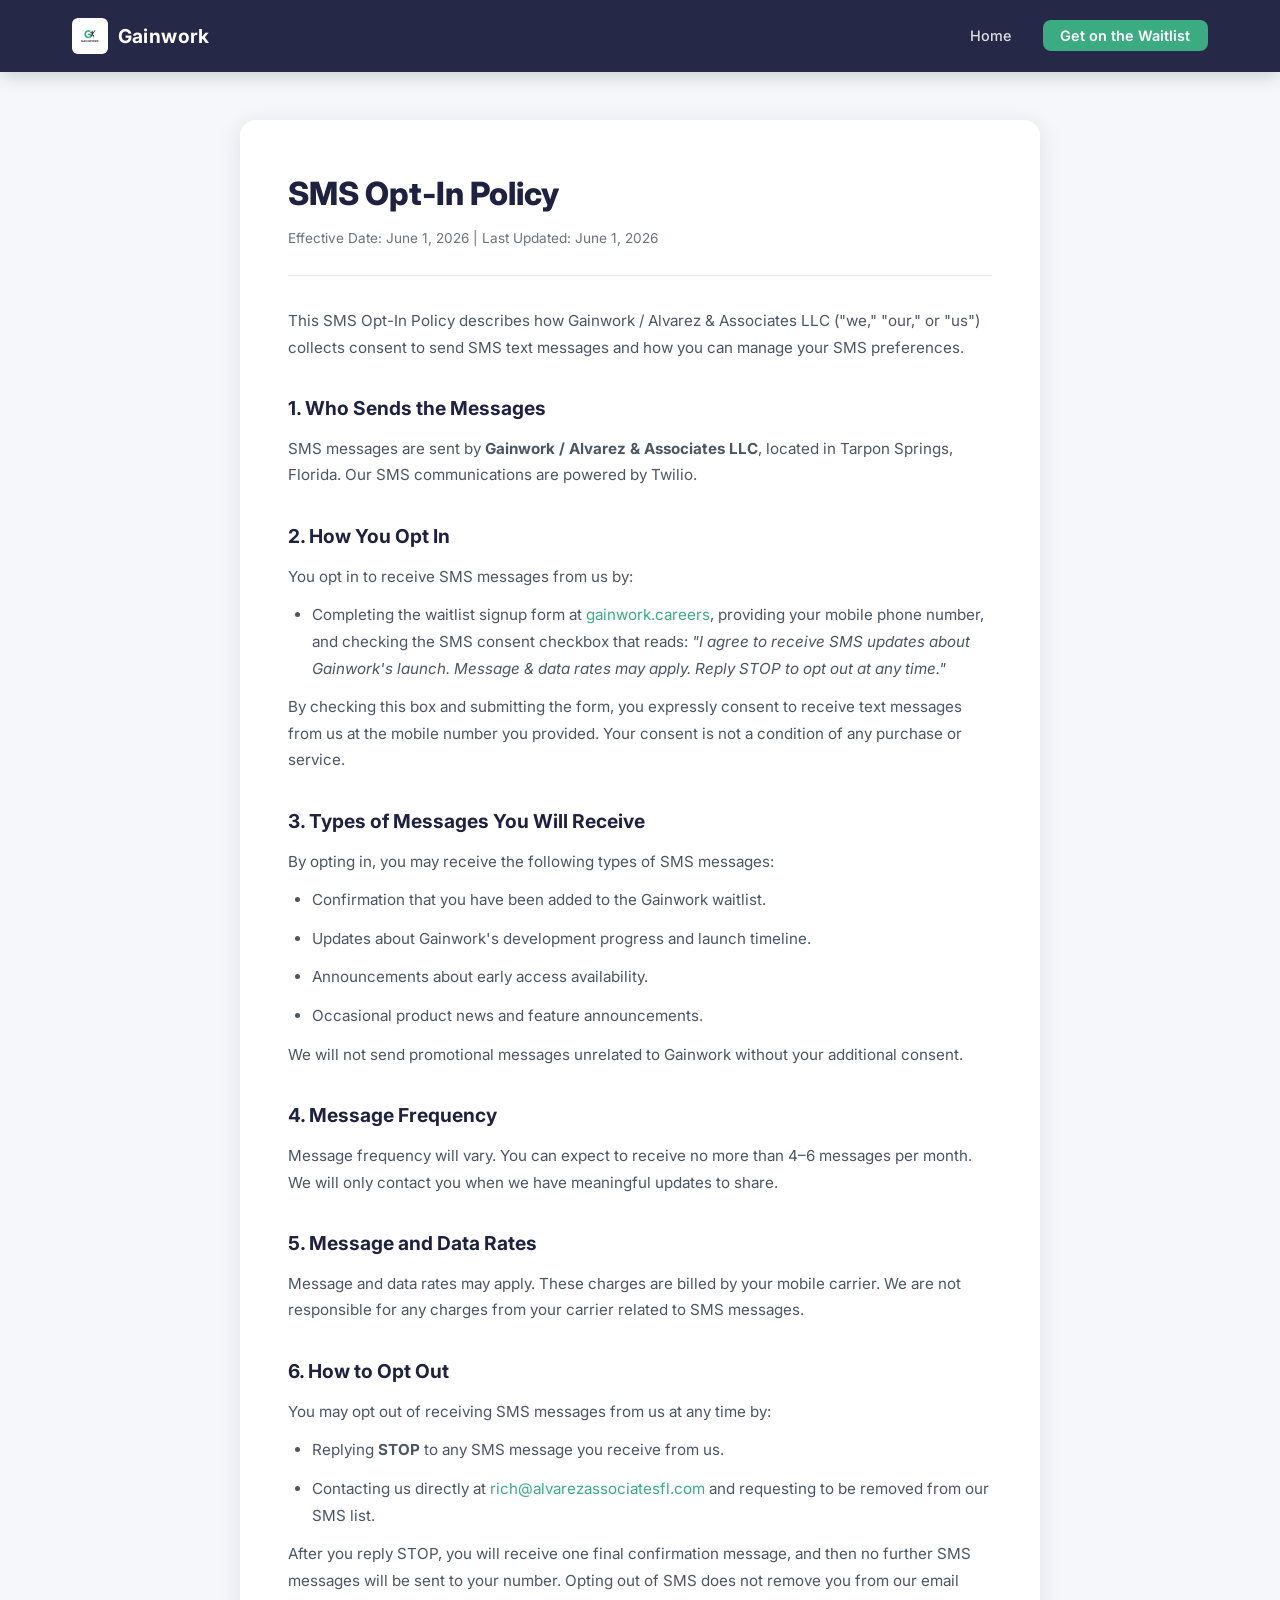
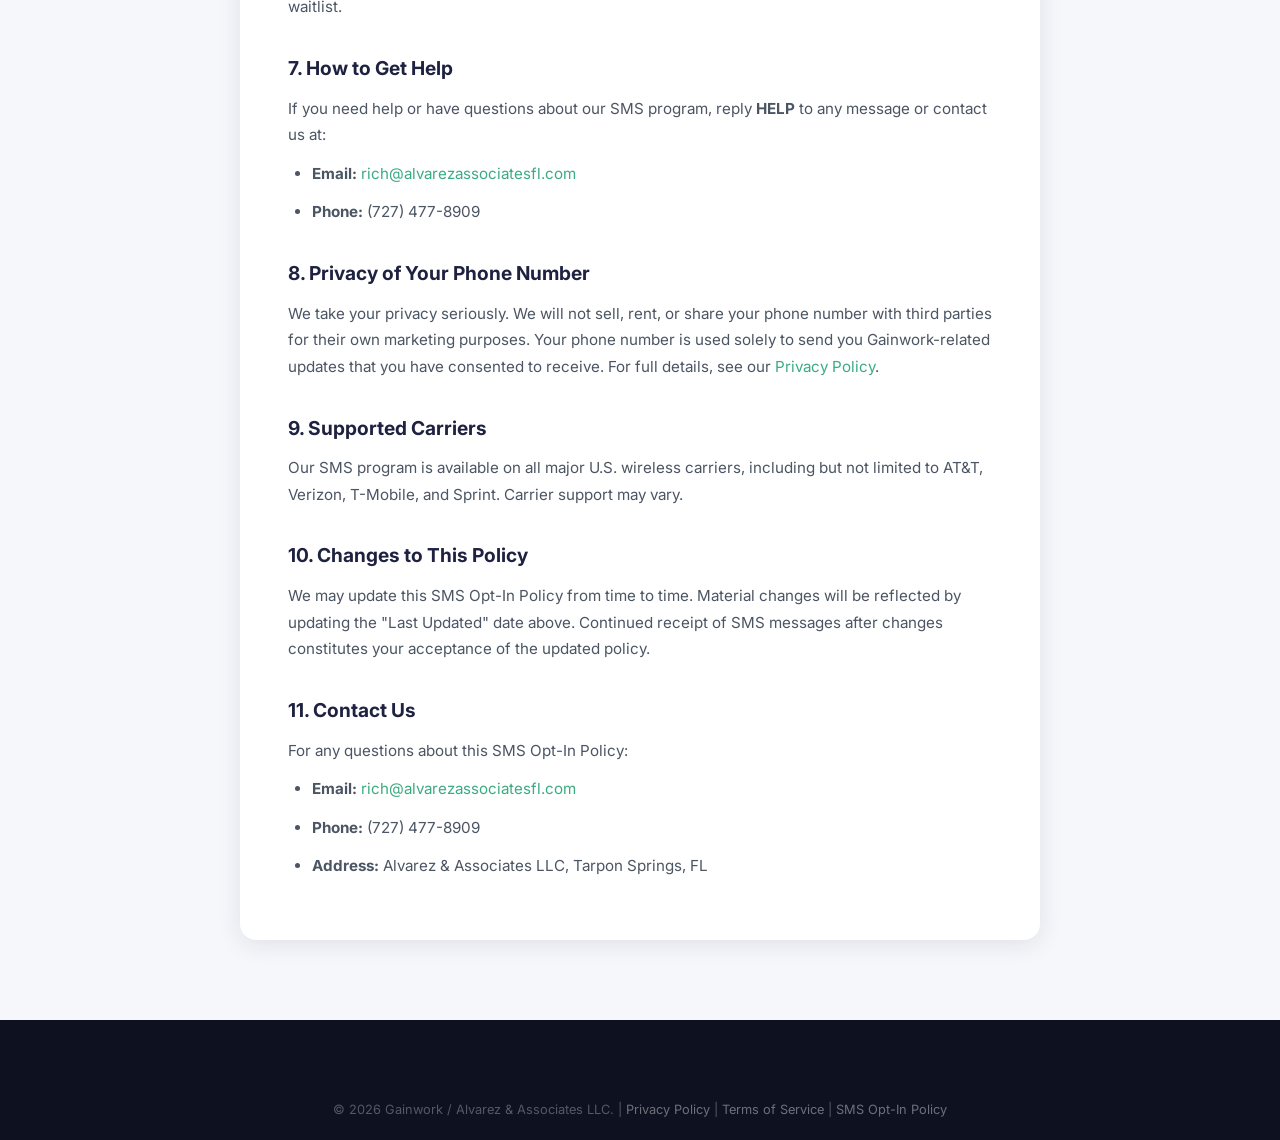
==== opt-in.html @ 353e2be9 "Initial Gainwork website — landing page, waitlist form, privacy, terms, SMS opt-in" ====
<!DOCTYPE html>
<html lang="en">
<head>
  <meta charset="UTF-8" />
  <meta name="viewport" content="width=device-width, initial-scale=1.0" />
  <title>SMS Opt-In Policy — Gainwork</title>
  <link rel="preconnect" href="https://fonts.googleapis.com" />
  <link rel="preconnect" href="https://fonts.gstatic.com" crossorigin />
  <link href="https://fonts.googleapis.com/css2?family=Inter:wght@300;400;500;600;700;800&display=swap" rel="stylesheet" />
  <link rel="stylesheet" href="styles.css?v=1" />
</head>
<body>

  <nav class="navbar scrolled" id="navbar">
    <div class="nav-container">
      <a href="index.html" class="nav-logo">
        <img src="GainworkLogo.png" alt="Gainwork" class="logo-img" />
        <span class="logo-name">Gainwork</span>
      </a>
      <ul class="nav-links">
        <li><a href="index.html">Home</a></li>
        <li><a href="index.html#waitlist" class="nav-cta">Get on the Waitlist</a></li>
      </ul>
    </div>
  </nav>

  <div class="legal-page">
    <div class="legal-content">
      <h1>SMS Opt-In Policy</h1>
      <p class="legal-date">Effective Date: June 1, 2026 | Last Updated: June 1, 2026</p>

      <p>This SMS Opt-In Policy describes how Gainwork / Alvarez &amp; Associates LLC ("we," "our," or "us") collects consent to send SMS text messages and how you can manage your SMS preferences.</p>

      <h2>1. Who Sends the Messages</h2>
      <p>SMS messages are sent by <strong>Gainwork / Alvarez &amp; Associates LLC</strong>, located in Tarpon Springs, Florida. Our SMS communications are powered by Twilio.</p>

      <h2>2. How You Opt In</h2>
      <p>You opt in to receive SMS messages from us by:</p>
      <ul>
        <li>Completing the waitlist signup form at <a href="https://gainwork.careers">gainwork.careers</a>, providing your mobile phone number, and checking the SMS consent checkbox that reads: <em>"I agree to receive SMS updates about Gainwork's launch. Message &amp; data rates may apply. Reply STOP to opt out at any time."</em></li>
      </ul>
      <p>By checking this box and submitting the form, you expressly consent to receive text messages from us at the mobile number you provided. Your consent is not a condition of any purchase or service.</p>

      <h2>3. Types of Messages You Will Receive</h2>
      <p>By opting in, you may receive the following types of SMS messages:</p>
      <ul>
        <li>Confirmation that you have been added to the Gainwork waitlist.</li>
        <li>Updates about Gainwork's development progress and launch timeline.</li>
        <li>Announcements about early access availability.</li>
        <li>Occasional product news and feature announcements.</li>
      </ul>
      <p>We will not send promotional messages unrelated to Gainwork without your additional consent.</p>

      <h2>4. Message Frequency</h2>
      <p>Message frequency will vary. You can expect to receive no more than 4–6 messages per month. We will only contact you when we have meaningful updates to share.</p>

      <h2>5. Message and Data Rates</h2>
      <p>Message and data rates may apply. These charges are billed by your mobile carrier. We are not responsible for any charges from your carrier related to SMS messages.</p>

      <h2>6. How to Opt Out</h2>
      <p>You may opt out of receiving SMS messages from us at any time by:</p>
      <ul>
        <li>Replying <strong>STOP</strong> to any SMS message you receive from us.</li>
        <li>Contacting us directly at <a href="mailto:rich@alvarezassociatesfl.com">rich@alvarezassociatesfl.com</a> and requesting to be removed from our SMS list.</li>
      </ul>
      <p>After you reply STOP, you will receive one final confirmation message, and then no further SMS messages will be sent to your number. Opting out of SMS does not remove you from our email waitlist.</p>

      <h2>7. How to Get Help</h2>
      <p>If you need help or have questions about our SMS program, reply <strong>HELP</strong> to any message or contact us at:</p>
      <ul>
        <li><strong>Email:</strong> <a href="mailto:rich@alvarezassociatesfl.com">rich@alvarezassociatesfl.com</a></li>
        <li><strong>Phone:</strong> (727) 477-8909</li>
      </ul>

      <h2>8. Privacy of Your Phone Number</h2>
      <p>We take your privacy seriously. We will not sell, rent, or share your phone number with third parties for their own marketing purposes. Your phone number is used solely to send you Gainwork-related updates that you have consented to receive. For full details, see our <a href="privacy.html">Privacy Policy</a>.</p>

      <h2>9. Supported Carriers</h2>
      <p>Our SMS program is available on all major U.S. wireless carriers, including but not limited to AT&amp;T, Verizon, T-Mobile, and Sprint. Carrier support may vary.</p>

      <h2>10. Changes to This Policy</h2>
      <p>We may update this SMS Opt-In Policy from time to time. Material changes will be reflected by updating the "Last Updated" date above. Continued receipt of SMS messages after changes constitutes your acceptance of the updated policy.</p>

      <h2>11. Contact Us</h2>
      <p>For any questions about this SMS Opt-In Policy:</p>
      <ul>
        <li><strong>Email:</strong> <a href="mailto:rich@alvarezassociatesfl.com">rich@alvarezassociatesfl.com</a></li>
        <li><strong>Phone:</strong> (727) 477-8909</li>
        <li><strong>Address:</strong> Alvarez &amp; Associates LLC, Tarpon Springs, FL</li>
      </ul>
    </div>
  </div>

  <footer class="footer">
    <div class="footer-bottom">
      <p>© 2026 Gainwork / Alvarez &amp; Associates LLC. | <a href="privacy.html">Privacy Policy</a> | <a href="terms.html">Terms of Service</a> | <a href="opt-in.html">SMS Opt-In Policy</a></p>
    </div>
  </footer>

</body>
</html>
---- styles.css ----
/* ============================================================
   GAINWORK — styles.css
   Colors: #3BAB82 (green), #1E2240 (navy), #FFFFFF, #F5F7FA
   ============================================================ */

:root {
  --green: #3BAB82;
  --green-light: #52C99D;
  --green-dark: #2A8A67;
  --navy: #1E2240;
  --navy-light: #2A3060;
  --white: #FFFFFF;
  --off-white: #F5F7FA;
  --gray: #6B7280;
  --gray-light: #E5E7EB;
  --text: #111827;
  --text-mid: #4B5563;
  --border: rgba(59,171,130,0.2);
  --radius: 8px;
  --radius-lg: 16px;
  --font: 'Inter', -apple-system, BlinkMacSystemFont, sans-serif;
  --shadow: 0 4px 24px rgba(30,34,64,0.10);
  --shadow-lg: 0 8px 40px rgba(30,34,64,0.15);
}

*, *::before, *::after { box-sizing: border-box; margin: 0; padding: 0; }
html { scroll-behavior: smooth; }
body { font-family: var(--font); color: var(--text); background: var(--white); line-height: 1.6; }
img { max-width: 100%; display: block; }
a { color: inherit; text-decoration: none; }

/* ---- NAVBAR ---- */
.navbar {
  position: fixed;
  top: 0; left: 0; right: 0;
  z-index: 1000;
  height: 72px;
  background: transparent;
  transition: background 0.3s, box-shadow 0.3s;
}
.navbar.scrolled {
  background: rgba(30,34,64,0.97);
  backdrop-filter: blur(12px);
  box-shadow: 0 2px 20px rgba(0,0,0,0.2);
}
.nav-container {
  max-width: 1200px;
  height: 100%;
  margin: 0 auto;
  padding: 0 2rem;
  display: flex;
  align-items: center;
  justify-content: space-between;
}
.nav-logo {
  display: flex;
  align-items: center;
  gap: 0.6rem;
  text-decoration: none;
}
.logo-img {
  height: 36px;
  width: auto;
  object-fit: contain;
  background: white;
  border-radius: 6px;
  padding: 2px;
}
.logo-name {
  font-size: 1.2rem;
  font-weight: 700;
  color: var(--white);
  letter-spacing: 0.02em;
}
.nav-links {
  display: flex;
  align-items: center;
  gap: 2rem;
  list-style: none;
}
.nav-links a {
  font-size: 0.9rem;
  font-weight: 500;
  color: rgba(255,255,255,0.85);
  transition: color 0.2s;
}
.nav-links a:hover { color: var(--green-light); }
.nav-cta {
  background: var(--green) !important;
  color: var(--white) !important;
  padding: 0.45rem 1.1rem !important;
  border-radius: var(--radius);
  font-weight: 600 !important;
  transition: background 0.2s, transform 0.2s !important;
}
.nav-cta:hover { background: var(--green-light) !important; transform: translateY(-1px); }
.nav-toggle {
  display: none;
  flex-direction: column;
  gap: 5px;
  background: none;
  border: none;
  cursor: pointer;
  padding: 4px;
}
.nav-toggle span {
  display: block;
  width: 24px;
  height: 2px;
  background: var(--white);
  border-radius: 2px;
  transition: all 0.3s;
}

/* ---- HERO ---- */
.hero {
  position: relative;
  min-height: 100vh;
  display: flex;
  align-items: center;
  justify-content: center;
  background: linear-gradient(135deg, var(--navy) 0%, #0F1529 60%, #162040 100%);
  overflow: hidden;
  padding: 120px 2rem 80px;
}
.hero-bg {
  position: absolute;
  inset: 0;
  background:
    radial-gradient(ellipse 60% 50% at 70% 40%, rgba(59,171,130,0.15) 0%, transparent 70%),
    radial-gradient(ellipse 40% 60% at 20% 70%, rgba(59,171,130,0.08) 0%, transparent 70%);
  pointer-events: none;
}
.hero-content {
  position: relative;
  max-width: 780px;
  text-align: center;
  color: var(--white);
}
.hero-badge {
  display: inline-block;
  background: rgba(59,171,130,0.15);
  border: 1px solid rgba(59,171,130,0.4);
  color: var(--green-light);
  font-size: 0.82rem;
  font-weight: 600;
  letter-spacing: 0.05em;
  padding: 0.4rem 1rem;
  border-radius: 100px;
  margin-bottom: 1.5rem;
}
.hero h1 {
  font-size: clamp(2.2rem, 5vw, 3.6rem);
  font-weight: 800;
  line-height: 1.15;
  margin-bottom: 1.2rem;
  color: var(--white);
}
.hero h1 .accent { color: var(--green-light); }
.hero-sub {
  font-size: 1.1rem;
  color: rgba(255,255,255,0.75);
  max-width: 620px;
  margin: 0 auto 2.5rem;
  line-height: 1.7;
}
.hero-actions {
  display: flex;
  gap: 1rem;
  justify-content: center;
  flex-wrap: wrap;
  margin-bottom: 3.5rem;
}
.btn-primary {
  background: var(--green);
  color: var(--white);
  padding: 0.85rem 2rem;
  border-radius: var(--radius);
  font-weight: 700;
  font-size: 1rem;
  transition: background 0.2s, transform 0.2s;
  display: inline-block;
}
.btn-primary:hover { background: var(--green-light); transform: translateY(-2px); }
.btn-secondary {
  background: rgba(255,255,255,0.1);
  color: var(--white);
  padding: 0.85rem 2rem;
  border-radius: var(--radius);
  font-weight: 600;
  font-size: 1rem;
  border: 1px solid rgba(255,255,255,0.25);
  transition: background 0.2s;
  display: inline-block;
}
.btn-secondary:hover { background: rgba(255,255,255,0.18); }
.hero-stats {
  display: flex;
  align-items: center;
  justify-content: center;
  gap: 2.5rem;
  flex-wrap: wrap;
}
.stat { text-align: center; }
.stat-num {
  display: block;
  font-size: 2rem;
  font-weight: 800;
  color: var(--green-light);
  line-height: 1;
}
.stat-label {
  display: block;
  font-size: 0.78rem;
  color: rgba(255,255,255,0.6);
  margin-top: 0.3rem;
  text-transform: uppercase;
  letter-spacing: 0.05em;
}
.stat-divider {
  width: 1px;
  height: 40px;
  background: rgba(255,255,255,0.15);
}

/* ---- SHARED ---- */
.container { max-width: 1200px; margin: 0 auto; padding: 0 2rem; }
.section-label {
  font-size: 0.75rem;
  font-weight: 700;
  letter-spacing: 0.12em;
  text-transform: uppercase;
  color: var(--green);
  margin-bottom: 0.75rem;
}
section h2 {
  font-size: clamp(1.8rem, 3vw, 2.6rem);
  font-weight: 800;
  color: var(--navy);
  line-height: 1.2;
  margin-bottom: 1rem;
}
.section-sub {
  font-size: 1.05rem;
  color: var(--text-mid);
  max-width: 640px;
  line-height: 1.7;
  margin-bottom: 3rem;
}

/* ---- HOW IT WORKS ---- */
.how-it-works {
  padding: 100px 0;
  background: var(--off-white);
}
.how-it-works .container { text-align: center; }
.portals-grid {
  display: grid;
  grid-template-columns: repeat(3, 1fr);
  gap: 1.5rem;
  margin-top: 1rem;
}
.portal-card {
  background: var(--white);
  border: 1px solid var(--gray-light);
  border-radius: var(--radius-lg);
  padding: 2rem;
  text-align: left;
  transition: box-shadow 0.2s, transform 0.2s;
}
.portal-card:hover { box-shadow: var(--shadow-lg); transform: translateY(-4px); }
.portal-card--center {
  background: var(--navy);
  border-color: var(--navy);
  color: var(--white);
}
.portal-card--center h3 { color: var(--white); }
.portal-card--center p { color: rgba(255,255,255,0.75); }
.portal-card--center .portal-features li { color: rgba(255,255,255,0.8); }
.portal-card--center .portal-features li::before { color: var(--green-light); }
.portal-icon {
  font-size: 2.2rem;
  margin-bottom: 1rem;
}
.portal-card h3 {
  font-size: 1.2rem;
  font-weight: 700;
  color: var(--navy);
  margin-bottom: 0.75rem;
}
.portal-card p {
  font-size: 0.92rem;
  color: var(--text-mid);
  line-height: 1.6;
  margin-bottom: 1.2rem;
}
.portal-features {
  list-style: none;
  display: flex;
  flex-direction: column;
  gap: 0.4rem;
}
.portal-features li {
  font-size: 0.85rem;
  color: var(--text-mid);
  padding-left: 1.2rem;
  position: relative;
}
.portal-features li::before {
  content: '✓';
  position: absolute;
  left: 0;
  color: var(--green);
  font-weight: 700;
}

/* ---- FEATURES ---- */
.features {
  padding: 100px 0;
  background: var(--white);
}
.features-grid {
  display: grid;
  grid-template-columns: repeat(3, 1fr);
  gap: 2rem;
  margin-top: 1rem;
}
.feature-item {
  padding: 1.5rem;
  border-radius: var(--radius-lg);
  border: 1px solid var(--gray-light);
  transition: border-color 0.2s, box-shadow 0.2s;
}
.feature-item:hover { border-color: var(--green); box-shadow: 0 0 0 3px rgba(59,171,130,0.08); }
.feature-icon { font-size: 1.8rem; margin-bottom: 0.75rem; }
.feature-item h4 {
  font-size: 1rem;
  font-weight: 700;
  color: var(--navy);
  margin-bottom: 0.5rem;
}
.feature-item p { font-size: 0.9rem; color: var(--text-mid); line-height: 1.6; }

/* ---- ABOUT ---- */
.about {
  padding: 100px 0;
  background: var(--off-white);
}
.about-inner {
  display: grid;
  grid-template-columns: 1fr 380px;
  gap: 4rem;
  align-items: center;
}
.about-text h2 { color: var(--navy); }
.about-text p {
  font-size: 1rem;
  color: var(--text-mid);
  line-height: 1.75;
  margin-bottom: 1rem;
}
.about-text a { color: var(--green); font-weight: 500; }
.about-text a:hover { text-decoration: underline; }
.about-badges {
  display: flex;
  flex-wrap: wrap;
  gap: 0.5rem;
  margin-top: 1.5rem;
}
.badge {
  background: rgba(59,171,130,0.12);
  color: var(--green-dark);
  font-size: 0.78rem;
  font-weight: 600;
  padding: 0.3rem 0.8rem;
  border-radius: 100px;
  border: 1px solid rgba(59,171,130,0.25);
}
.about-logo {
  display: flex;
  align-items: center;
  justify-content: center;
}
.about-logo img {
  max-width: 280px;
  border-radius: var(--radius-lg);
  background: white;
  padding: 2rem;
  box-shadow: var(--shadow);
}

/* ---- WAITLIST ---- */
.waitlist {
  padding: 100px 0;
  background: linear-gradient(135deg, var(--navy) 0%, #0F1529 100%);
}
.waitlist-card {
  max-width: 760px;
  margin: 0 auto;
  text-align: center;
}
.waitlist-card h2 { color: var(--white); margin-bottom: 0.75rem; }
.waitlist-sub {
  font-size: 1rem;
  color: rgba(255,255,255,0.7);
  line-height: 1.7;
  margin-bottom: 2.5rem;
}
.waitlist-form {
  background: rgba(255,255,255,0.05);
  border: 1px solid rgba(255,255,255,0.1);
  border-radius: var(--radius-lg);
  padding: 2.5rem;
  text-align: left;
}
.form-row {
  display: grid;
  grid-template-columns: 1fr 1fr;
  gap: 1rem;
  margin-bottom: 1rem;
}
.form-group {
  display: flex;
  flex-direction: column;
  gap: 0.4rem;
}
.form-group--full { margin-bottom: 1rem; }
.form-group label {
  font-size: 0.82rem;
  font-weight: 600;
  color: rgba(255,255,255,0.8);
  letter-spacing: 0.03em;
}
.form-group input,
.form-group select {
  background: rgba(255,255,255,0.08);
  border: 1px solid rgba(255,255,255,0.15);
  border-radius: var(--radius);
  padding: 0.65rem 0.9rem;
  font-size: 0.95rem;
  color: var(--white);
  font-family: var(--font);
  transition: border-color 0.2s;
  width: 100%;
}
.form-group input::placeholder { color: rgba(255,255,255,0.35); }
.form-group input:focus,
.form-group select:focus {
  outline: none;
  border-color: var(--green);
  background: rgba(255,255,255,0.12);
}
.form-group select option { background: var(--navy); color: var(--white); }
.sms-consent {
  margin: 1.2rem 0 1.5rem;
  padding: 1rem;
  background: rgba(59,171,130,0.08);
  border: 1px solid rgba(59,171,130,0.2);
  border-radius: var(--radius);
}
.checkbox-label {
  display: flex;
  gap: 0.75rem;
  align-items: flex-start;
  cursor: pointer;
}
.checkbox-label input[type="checkbox"] {
  width: 16px;
  height: 16px;
  flex-shrink: 0;
  margin-top: 2px;
  accent-color: var(--green);
}
.checkbox-label span {
  font-size: 0.8rem;
  color: rgba(255,255,255,0.65);
  line-height: 1.5;
}
.checkbox-label a { color: var(--green-light); text-decoration: underline; }
.btn-submit {
  width: 100%;
  background: var(--green);
  color: var(--white);
  border: none;
  padding: 0.9rem 2rem;
  border-radius: var(--radius);
  font-size: 1rem;
  font-weight: 700;
  font-family: var(--font);
  cursor: pointer;
  transition: background 0.2s, transform 0.2s;
}
.btn-submit:hover { background: var(--green-light); transform: translateY(-1px); }

/* ---- FOOTER ---- */
.footer {
  background: #0D1120;
  padding: 60px 0 0;
}
.footer-inner {
  display: grid;
  grid-template-columns: 1fr auto;
  gap: 4rem;
  padding-bottom: 3rem;
  border-bottom: 1px solid rgba(255,255,255,0.08);
}
.footer-brand img.footer-logo {
  height: 48px;
  width: auto;
  background: white;
  border-radius: 8px;
  padding: 4px;
  margin-bottom: 0.75rem;
}
.footer-brand p { font-size: 0.88rem; color: rgba(255,255,255,0.5); line-height: 1.6; }
.footer-links { display: flex; gap: 3rem; }
.footer-col { display: flex; flex-direction: column; gap: 0.6rem; }
.footer-col h5 {
  font-size: 0.78rem;
  font-weight: 700;
  letter-spacing: 0.1em;
  text-transform: uppercase;
  color: rgba(255,255,255,0.4);
  margin-bottom: 0.25rem;
}
.footer-col a {
  font-size: 0.88rem;
  color: rgba(255,255,255,0.65);
  transition: color 0.2s;
}
.footer-col a:hover { color: var(--green-light); }
.footer-bottom {
  padding: 1.25rem 2rem;
  text-align: center;
}
.footer-bottom p { font-size: 0.8rem; color: rgba(255,255,255,0.3); }
.footer-bottom a { color: rgba(255,255,255,0.4); }
.footer-bottom a:hover { color: var(--green-light); }

/* ---- RESPONSIVE ---- */
@media (max-width: 900px) {
  .portals-grid { grid-template-columns: 1fr; }
  .features-grid { grid-template-columns: repeat(2, 1fr); }
  .about-inner { grid-template-columns: 1fr; }
  .about-logo { display: none; }
  .footer-inner { grid-template-columns: 1fr; gap: 2rem; }
  .footer-links { flex-wrap: wrap; gap: 2rem; }
}

@media (max-width: 768px) {
  .nav-links {
    display: none;
    position: fixed;
    top: 72px; left: 0; right: 0;
    background: var(--navy);
    flex-direction: column;
    padding: 1.5rem 2rem;
    gap: 1rem;
    border-top: 1px solid rgba(255,255,255,0.1);
  }
  .nav-links.open { display: flex; }
  .nav-toggle { display: flex; }
  .form-row { grid-template-columns: 1fr; }
  .features-grid { grid-template-columns: 1fr; }
  .hero-stats { gap: 1.5rem; }
  .stat-divider { display: none; }
}

/* ---- LEGAL PAGES ---- */
.legal-page {
  min-height: 100vh;
  padding: 120px 2rem 80px;
  background: var(--off-white);
}
.legal-page .legal-content {
  max-width: 800px;
  margin: 0 auto;
  background: var(--white);
  border-radius: var(--radius-lg);
  padding: 3rem;
  box-shadow: var(--shadow);
}
.legal-page h1 {
  font-size: 2rem;
  font-weight: 800;
  color: var(--navy);
  margin-bottom: 0.5rem;
}
.legal-page .legal-date {
  font-size: 0.85rem;
  color: var(--gray);
  margin-bottom: 2rem;
  padding-bottom: 1.5rem;
  border-bottom: 1px solid var(--gray-light);
}
.legal-page h2 {
  font-size: 1.2rem;
  font-weight: 700;
  color: var(--navy);
  margin: 2rem 0 0.75rem;
}
.legal-page p, .legal-page li {
  font-size: 0.95rem;
  color: var(--text-mid);
  line-height: 1.75;
  margin-bottom: 0.75rem;
}
.legal-page ul { padding-left: 1.5rem; }
.legal-page a { color: var(--green); }
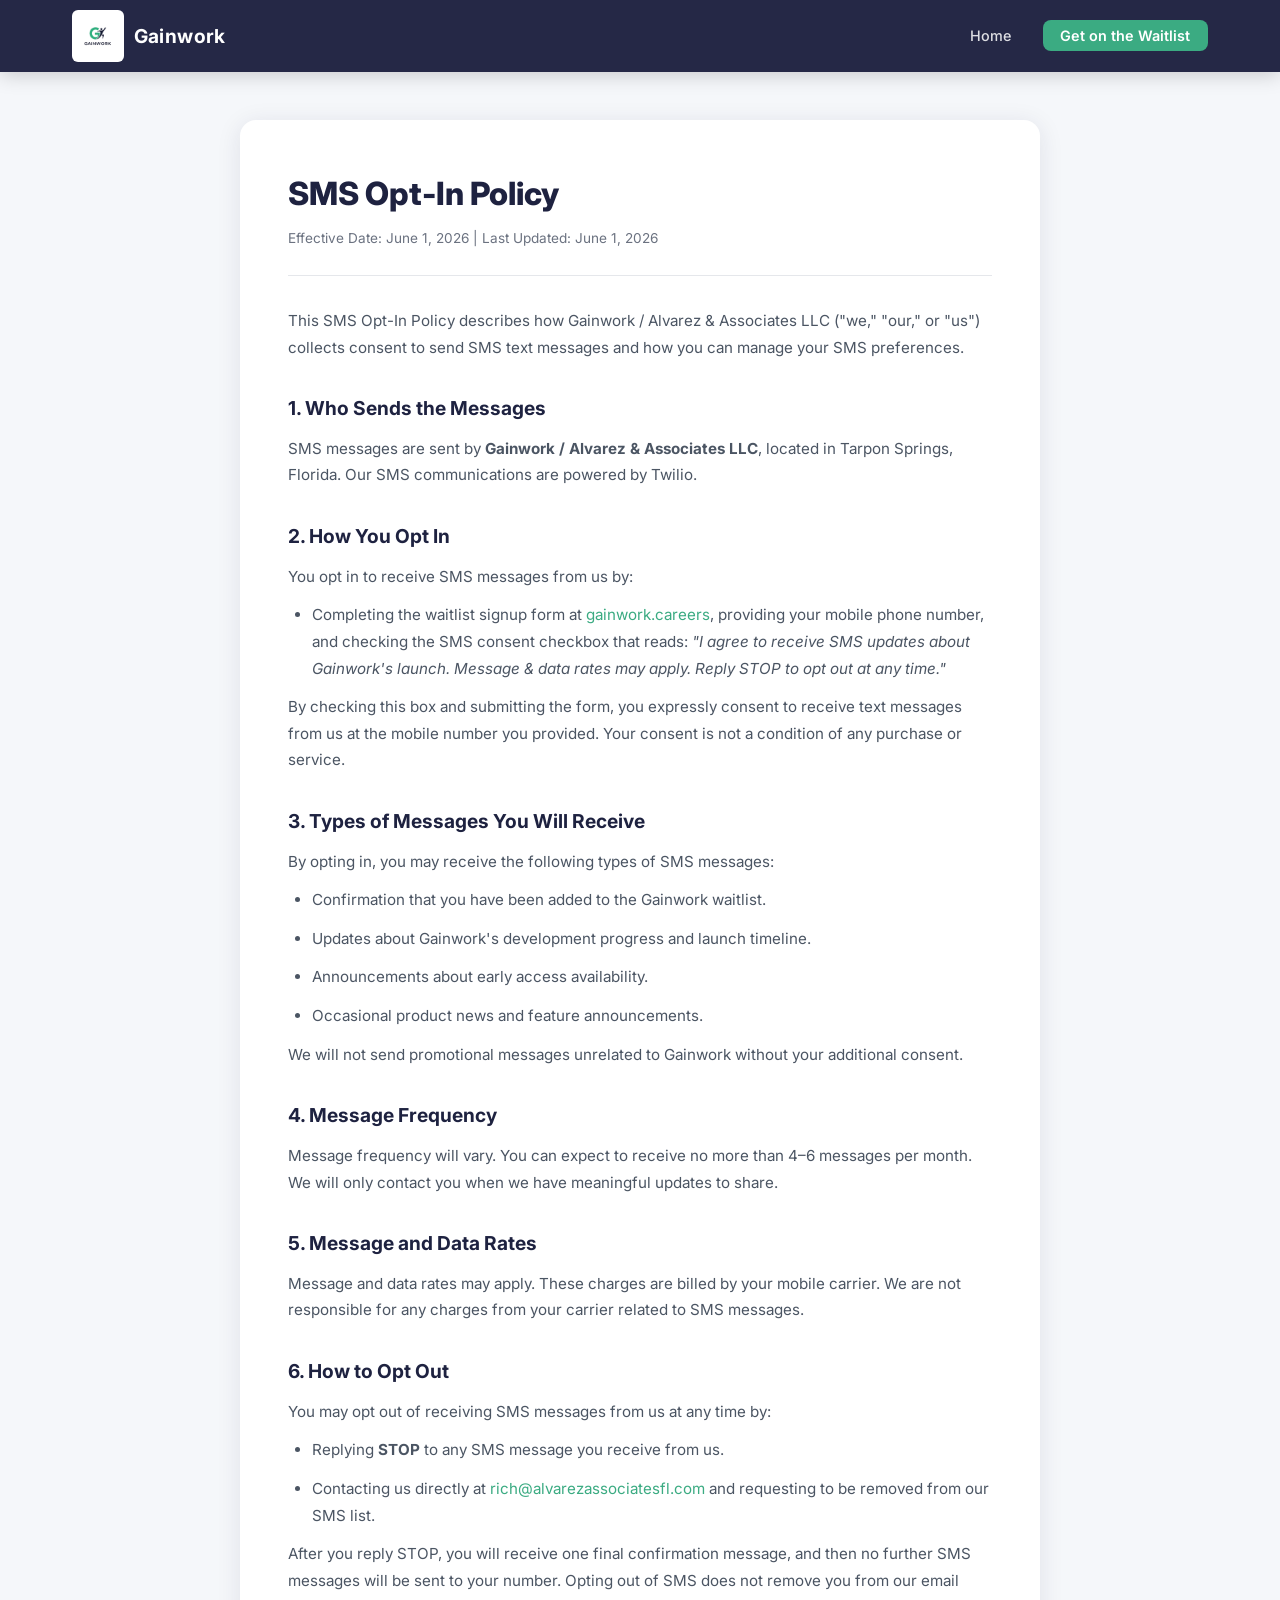
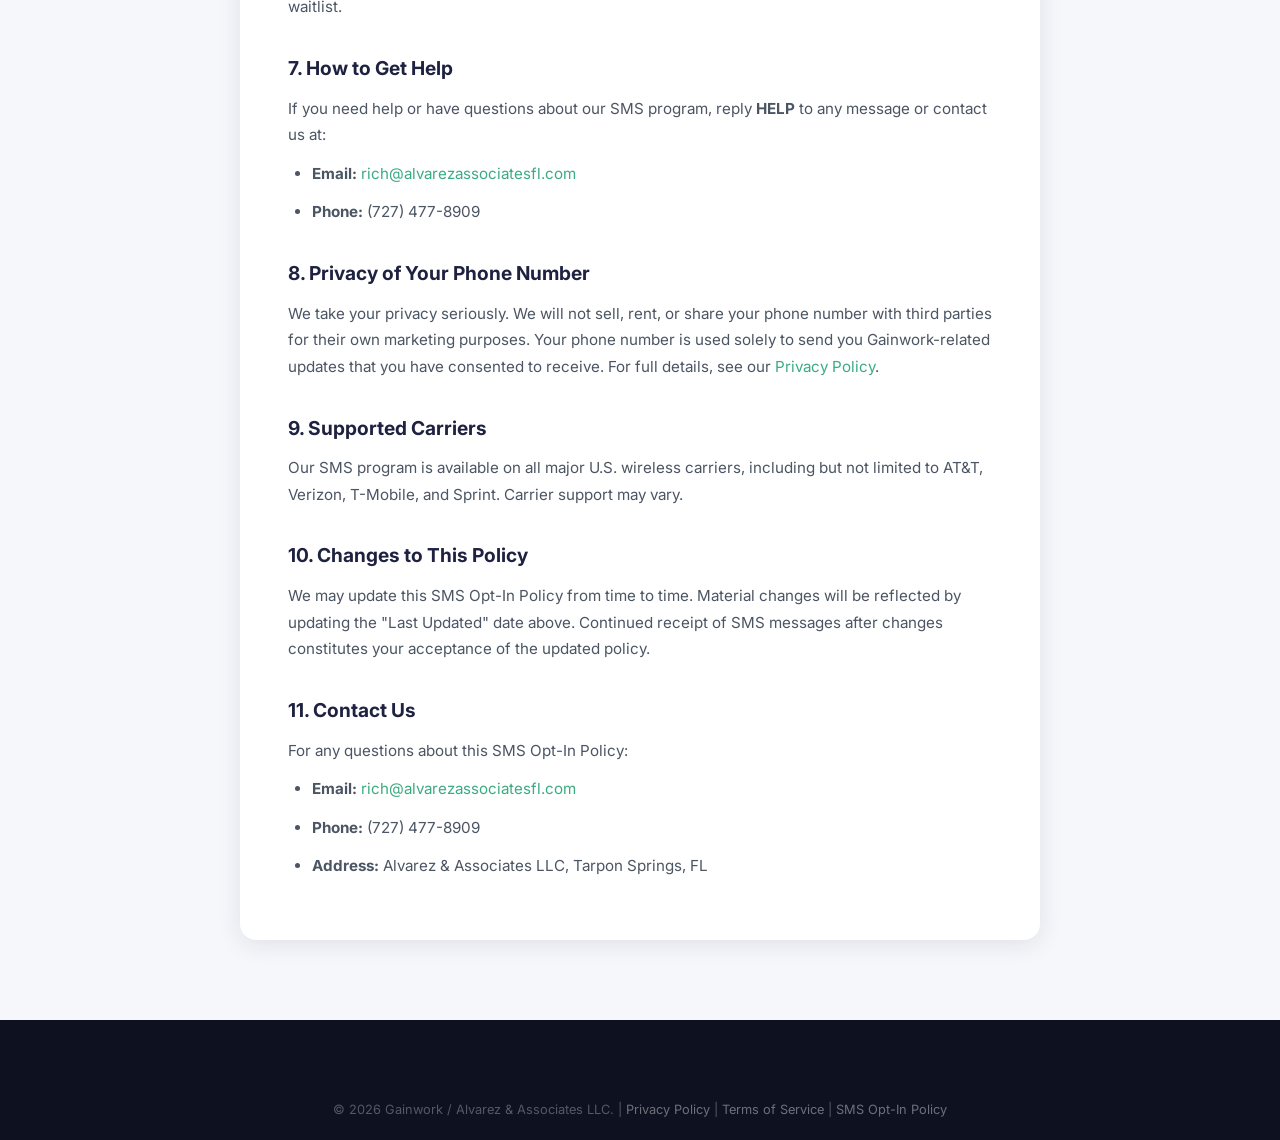
==== commit 02c91084: "Increase navbar logo size from 36px to 52px" ====
--- a/opt-in.html
+++ b/opt-in.html
@@ -7,7 +7,7 @@
   <link rel="preconnect" href="https://fonts.googleapis.com" />
   <link rel="preconnect" href="https://fonts.gstatic.com" crossorigin />
   <link href="https://fonts.googleapis.com/css2?family=Inter:wght@300;400;500;600;700;800&display=swap" rel="stylesheet" />
-  <link rel="stylesheet" href="styles.css?v=1" />
+  <link rel="stylesheet" href="styles.css?v=5" />
 </head>
 <body>
 
--- a/styles.css
+++ b/styles.css
@@ -59,7 +59,7 @@
   text-decoration: none;
 }
 .logo-img {
-  height: 36px;
+  height: 52px;
   width: auto;
   object-fit: contain;
   background: white;
@@ -246,6 +246,9 @@
   max-width: 640px;
   line-height: 1.7;
   margin-bottom: 3rem;
+  margin-left: auto;
+  margin-right: auto;
+  text-align: center;
 }
 
 /* ---- HOW IT WORKS ---- */
@@ -274,8 +277,6 @@
   border-color: var(--navy);
   color: var(--white);
 }
-.portal-card--center h3 { color: var(--white); }
-.portal-card--center p { color: rgba(255,255,255,0.75); }
 .portal-card--center .portal-features li { color: rgba(255,255,255,0.8); }
 .portal-card--center .portal-features li::before { color: var(--green-light); }
 .portal-icon {
@@ -288,12 +289,14 @@
   color: var(--navy);
   margin-bottom: 0.75rem;
 }
+.portal-card--center h3 { color: var(--white); }
 .portal-card p {
   font-size: 0.92rem;
   color: var(--text-mid);
   line-height: 1.6;
   margin-bottom: 1.2rem;
 }
+.portal-card--center p { color: var(--white); }
 .portal-features {
   list-style: none;
   display: flex;
